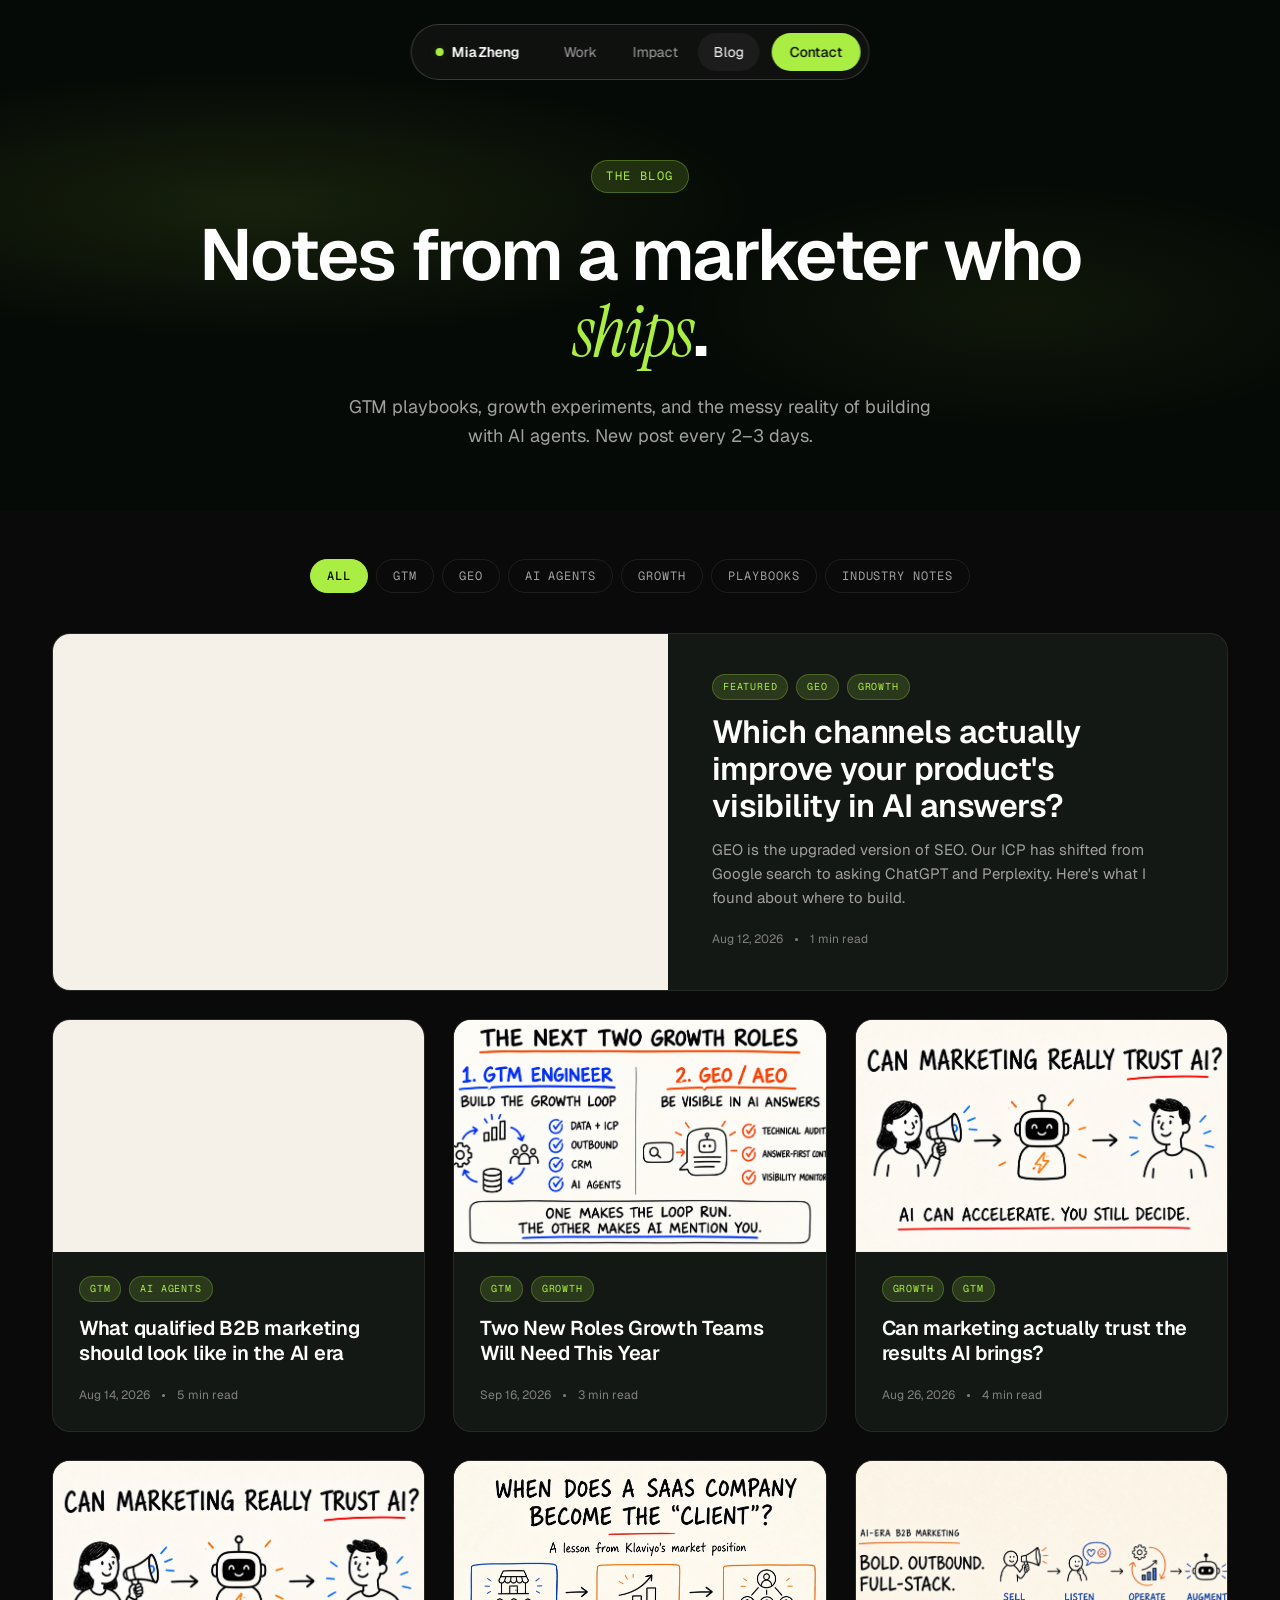
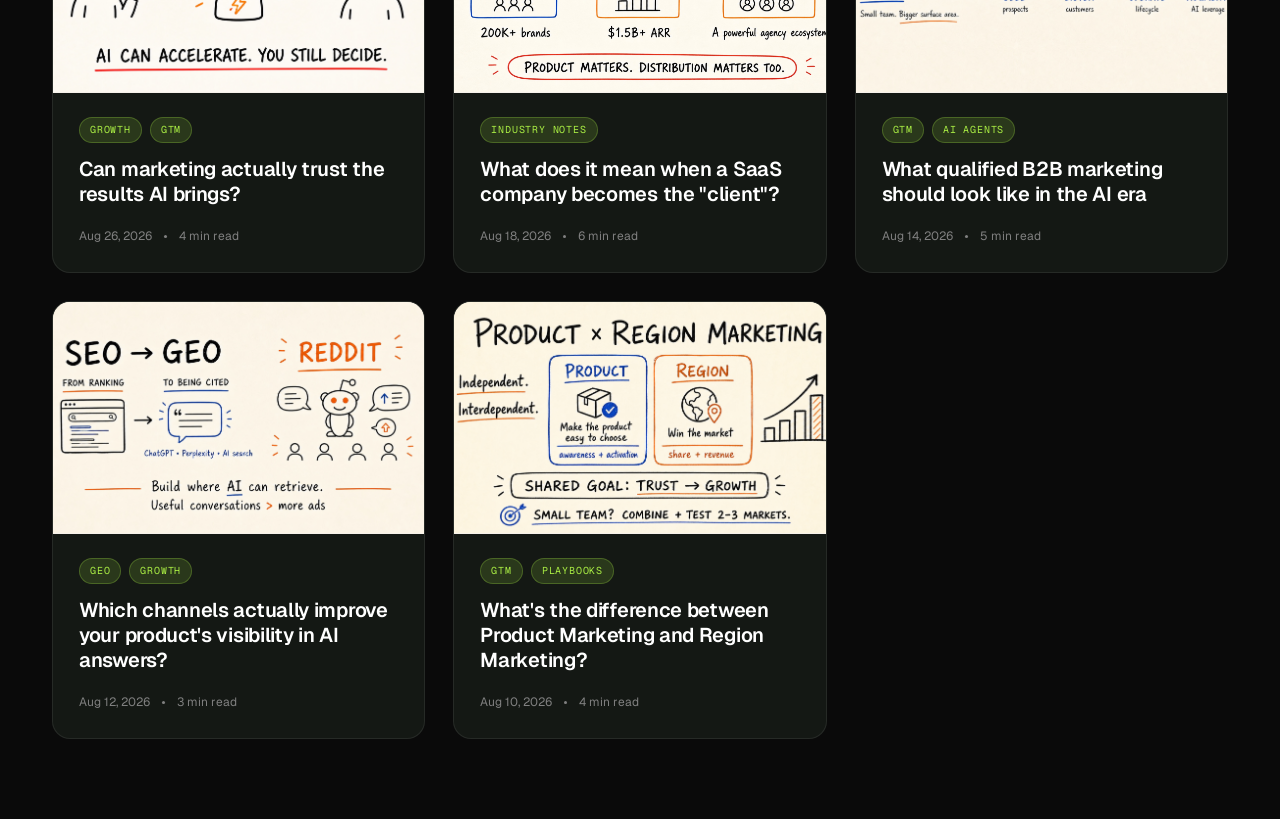
==== blog/index.html @ db1c52ff "Publish blog post: geo-vs-seo" ====
<!DOCTYPE html>
<html lang="en">
<head>
<meta charset="UTF-8">
<meta name="viewport" content="width=device-width, initial-scale=1.0">
<title>Blog — Mia Zheng</title>
<meta name="description" content="Notes on GTM, growth, and building with AI agents. From a marketer who ships.">
<link rel="icon" type="image/svg+xml" href="data:image/svg+xml,%3Csvg xmlns='http://www.w3.org/2000/svg' viewBox='0 0 100 100'%3E%3Crect width='100' height='100' rx='22' fill='%230A0A0A'/%3E%3Ccircle cx='50' cy='50' r='18' fill='%23AAEE44'/%3E%3C/svg%3E">
<link rel="preconnect" href="https://fonts.googleapis.com">
<link rel="preconnect" href="https://fonts.gstatic.com" crossorigin>
<link href="https://fonts.googleapis.com/css2?family=Geist:wght@300;400;500;600;700;800&family=Geist+Mono:wght@400;500&family=Instrument+Serif:ital@0;1&display=swap" rel="stylesheet">
<style>
*, *::before, *::after { box-sizing: border-box; margin: 0; padding: 0; }
html { scroll-behavior: smooth; -webkit-font-smoothing: antialiased; }

:root {
  --bg-dark: #0A0A0A;
  --bg-elev: #141814;
  --bg-elev-2: #1a1e1a;
  --accent: #AAEE44;
  --accent-dim: #88BB33;
  --accent-glow: rgba(170, 238, 68, 0.15);
  --text-primary: #FFFFFF;
  --text-secondary: #A0A0A0;
  --text-tertiary: #808080;
  --text-body: #D8D8D6;
  --text-dark: #0A0A0A;
  --border-dark: rgba(255, 255, 255, 0.08);
  --border-dark-strong: rgba(255, 255, 255, 0.18);
  --font-sans: 'Geist', -apple-system, sans-serif;
  --font-mono: 'Geist Mono', 'SF Mono', monospace;
  --font-serif: 'Instrument Serif', Georgia, serif;
}

body {
  font-family: var(--font-sans);
  background: var(--bg-dark);
  color: var(--text-primary);
  font-size: 16px; line-height: 1.6;
  overflow-x: hidden;
}

/* NAV */
.nav {
  position: fixed; top: 24px; left: 50%; transform: translateX(-50%);
  z-index: 100;
  display: flex; align-items: center; gap: 4px;
  padding: 8px 8px 8px 24px;
  background: rgba(20, 20, 20, 0.7);
  backdrop-filter: blur(20px); -webkit-backdrop-filter: blur(20px);
  border: 0.5px solid var(--border-dark-strong);
  border-radius: 100px;
  font-size: 14px;
}
.nav-logo, .nav-links a, .lang-switch button { white-space: nowrap; }
.nav-logo { font-weight: 600; letter-spacing: -0.01em; margin-right: 24px; display: flex; align-items: center; gap: 8px; text-decoration: none; color: var(--text-primary); min-height: 32px; padding: 4px 0; }
.nav-logo::before { content: ''; width: 8px; height: 8px; border-radius: 50%; background: var(--accent); box-shadow: 0 0 8px var(--accent-glow); }
.nav-links { display: flex; gap: 4px; }
.nav-links a {
  color: var(--text-secondary); text-decoration: none;
  padding: 8px 16px; border-radius: 100px;
  transition: color 0.2s, background 0.2s;
}
.nav-links a:hover, .nav-links a.active { color: var(--text-primary); background: rgba(255,255,255,0.05); }
.nav-cta {
  background: var(--accent); color: var(--text-dark) !important;
  font-weight: 500; padding: 8px 18px !important;
  margin-left: 8px; border-radius: 100px;
  transition: transform 0.2s, background 0.2s;
}
.nav-cta:hover { background: #BBFF55 !important; transform: translateY(-1px); }

/* HEADER */
.blog-header {
  padding: 160px 32px 60px;
  text-align: center;
  position: relative;
  overflow: hidden;
  background: #060A06;
}
.blog-header::before {
  content: ''; position: absolute; inset: 0;
  background:
    radial-gradient(ellipse 60% 40% at 20% 40%, rgba(170, 238, 68, 0.10) 0%, transparent 65%),
    radial-gradient(ellipse 45% 40% at 80% 60%, rgba(170, 238, 68, 0.06) 0%, transparent 60%);
  pointer-events: none;
}
.blog-eyebrow {
  display: inline-block;
  font-family: var(--font-mono);
  font-size: 12px;
  text-transform: uppercase;
  letter-spacing: 0.12em;
  color: var(--accent);
  padding: 6px 14px;
  border: 1px solid rgba(170, 238, 68, 0.3);
  border-radius: 100px;
  background: var(--accent-glow);
  margin-bottom: 24px;
  position: relative; z-index: 1;
}
.blog-title {
  font-size: clamp(44px, 6vw, 72px);
  line-height: 1.05;
  letter-spacing: -0.03em;
  font-weight: 600;
  max-width: 900px;
  margin: 0 auto 24px;
  position: relative; z-index: 1;
}
.blog-title em {
  font-family: var(--font-serif); font-style: italic;
  font-weight: 400; color: var(--accent);
}
.blog-subtitle {
  font-size: 18px;
  color: var(--text-secondary);
  max-width: 620px;
  margin: 0 auto;
  line-height: 1.6;
  position: relative; z-index: 1;
}

/* FILTERS */
.filter-bar {
  max-width: 1240px;
  margin: 48px auto 40px;
  padding: 0 32px;
  display: flex;
  gap: 8px;
  flex-wrap: wrap;
  justify-content: center;
}
.filter-chip {
  font-family: var(--font-mono);
  font-size: 12px;
  text-transform: uppercase;
  letter-spacing: 0.08em;
  padding: 8px 16px;
  border-radius: 100px;
  background: transparent;
  color: var(--text-secondary);
  border: 1px solid var(--border-dark);
  cursor: pointer;
  transition: all 0.2s;
}
.filter-chip:hover { color: var(--text-primary); border-color: var(--border-dark-strong); }
.filter-chip.active {
  background: var(--accent);
  color: var(--text-dark);
  border-color: var(--accent);
  font-weight: 500;
}

/* GRID */
.posts-grid {
  max-width: 1240px;
  margin: 0 auto 80px;
  padding: 0 32px;
  display: grid;
  grid-template-columns: repeat(3, 1fr);
  gap: 28px;
}

/* Featured card spans full width */
.post-card.featured {
  grid-column: 1 / -1;
  display: grid;
  grid-template-columns: 1.1fr 1fr;
  gap: 0;
  padding: 0;
  overflow: hidden;
}
.post-card.featured .card-cover {
  aspect-ratio: auto;
  height: 100%;
  border-radius: 0;
}
.post-card.featured .card-body {
  padding: 40px 44px;
  display: flex; flex-direction: column; justify-content: center;
}
.post-card.featured .card-title {
  font-size: 32px;
  line-height: 1.15;
}
.post-card.featured .card-excerpt {
  display: block;
}

/* Regular card */
.post-card {
  background: var(--bg-elev);
  border: 1px solid var(--border-dark);
  border-radius: 18px;
  overflow: hidden;
  text-decoration: none;
  color: inherit;
  transition: transform 0.25s, border-color 0.25s, background 0.25s;
  display: flex; flex-direction: column;
}
.post-card:hover {
  transform: translateY(-3px);
  border-color: rgba(170, 238, 68, 0.3);
  background: var(--bg-elev-2);
}
.card-cover {
  width: 100%;
  aspect-ratio: 16/10;
  background: linear-gradient(135deg, #1a2a10 0%, #0f140f 100%);
  border-bottom: 1px solid var(--border-dark);
  display: flex; align-items: center; justify-content: center;
  font-family: var(--font-mono); font-size: 11px;
  color: var(--text-tertiary);
  text-transform: uppercase; letter-spacing: 0.15em;
  position: relative;
  overflow: hidden;
}
.card-cover::before {
  content: ''; position: absolute; inset: 0;
  background: radial-gradient(ellipse 60% 60% at 30% 40%, rgba(170, 238, 68, 0.12) 0%, transparent 65%);
}
.card-cover.c2 { background: linear-gradient(135deg, #1a1425 0%, #0f0d14 100%); }
.card-cover.c2::before { background: radial-gradient(ellipse 60% 60% at 70% 60%, rgba(140, 100, 255, 0.15) 0%, transparent 65%); }
.card-cover.c3 { background: linear-gradient(135deg, #251a14 0%, #140e0d 100%); }
.card-cover.c3::before { background: radial-gradient(ellipse 60% 60% at 40% 60%, rgba(255, 150, 80, 0.15) 0%, transparent 65%); }
.card-cover.c4 { background: linear-gradient(135deg, #14251f 0%, #0d1410 100%); }
.card-cover.c4::before { background: radial-gradient(ellipse 60% 60% at 60% 40%, rgba(80, 220, 180, 0.15) 0%, transparent 65%); }
.card-cover.has-img { background: #F5F0E8; padding: 0; }
.card-cover.has-img::before { display: none; }
.card-cover.has-img img { width: 100%; height: 100%; object-fit: cover; display: block; }

.card-body {
  padding: 24px 26px 26px;
  display: flex; flex-direction: column;
  flex: 1;
  gap: 14px;
}
.card-tag-row { display: flex; gap: 8px; flex-wrap: wrap; }
.card-tag {
  font-family: var(--font-mono);
  font-size: 10px;
  text-transform: uppercase;
  letter-spacing: 0.08em;
  padding: 4px 10px;
  border-radius: 100px;
  background: var(--accent-glow);
  color: var(--accent);
  border: 1px solid rgba(170, 238, 68, 0.25);
}
.card-title {
  font-size: 20px;
  font-weight: 600;
  letter-spacing: -0.015em;
  line-height: 1.25;
  color: var(--text-primary);
}
.card-excerpt {
  display: none;
  font-size: 15px;
  color: var(--text-secondary);
  line-height: 1.6;
}
.card-meta {
  margin-top: auto;
  font-size: 12px;
  color: var(--text-tertiary);
  display: flex; align-items: center; gap: 12px;
  padding-top: 6px;
}
.meta-dot { width: 3px; height: 3px; border-radius: 50%; background: var(--text-tertiary); }

/* NEWSLETTER STRIP */
.newsletter {
  max-width: 1080px;
  margin: 0 auto 120px;
  padding: 48px 40px;
  border-radius: 20px;
  background: linear-gradient(135deg, rgba(170, 238, 68, 0.10) 0%, rgba(170, 238, 68, 0.02) 100%);
  border: 1px solid rgba(170, 238, 68, 0.25);
  display: flex; align-items: center; gap: 32px;
  flex-wrap: wrap;
}
.newsletter-text { flex: 1; min-width: 280px; }
.newsletter h3 {
  font-size: 26px; font-weight: 600; letter-spacing: -0.02em;
  margin-bottom: 8px;
}
.newsletter p { color: var(--text-secondary); font-size: 15px; }
.newsletter-form { display: flex; gap: 10px; flex: 1; min-width: 280px; }
.newsletter-input {
  flex: 1;
  padding: 14px 18px;
  border-radius: 100px;
  background: rgba(0,0,0,0.4);
  border: 1px solid var(--border-dark-strong);
  color: var(--text-primary);
  font-family: var(--font-sans);
  font-size: 14px;
  outline: none;
}
.newsletter-input::placeholder { color: var(--text-tertiary); }
.newsletter-input:focus { border-color: var(--accent); }
.newsletter-btn {
  padding: 14px 24px;
  background: var(--accent);
  color: var(--text-dark);
  border: none;
  border-radius: 100px;
  font-weight: 500;
  font-family: var(--font-sans);
  font-size: 14px;
  cursor: pointer;
  transition: transform 0.2s, background 0.2s;
}
.newsletter-btn:hover { background: #BBFF55; transform: translateY(-1px); }

/* RESPONSIVE */
@media (max-width: 900px) {
  .posts-grid { grid-template-columns: repeat(2, 1fr); }
  .post-card.featured { grid-template-columns: 1fr; }
  .post-card.featured .card-cover { aspect-ratio: 16/10; }
  .post-card.featured .card-body { padding: 24px 26px 26px; }
  .post-card.featured .card-title { font-size: 22px; }
}
@media (max-width: 600px) {
  .posts-grid { grid-template-columns: 1fr; }
  .nav { top: 12px; padding: 6px 6px 6px 18px; font-size: 13px; }
  .nav-logo { margin-right: 12px; }
  .nav-links a[href*="#"]:not(.nav-cta) { display: none; }
  .nav-links a { padding: 6px 12px; }
  .blog-header { padding: 120px 24px 40px; }
  .newsletter { padding: 32px 24px; }
}
</style>
</head>
<body>

<nav class="nav">
  <a href="../" class="nav-logo">Mia Zheng</a>
  <span class="nav-links">
    <a href="../#workflow">Work</a>
    <a href="../#impact">Impact</a>
    <a href="./" class="active">Blog</a>
    <a href="../#contact" class="nav-cta">Contact</a>
  </span>
</nav>

<header class="blog-header">
  <span class="blog-eyebrow">The Blog</span>
  <h1 class="blog-title">Notes from a marketer who <em>ships</em>.</h1>
  <p class="blog-subtitle">GTM playbooks, growth experiments, and the messy reality of building with AI agents. New post every 2–3 days.</p>
</header>

<div class="filter-bar">
  <button class="filter-chip active" data-filter="all">All</button>
  <button class="filter-chip" data-filter="GTM">GTM</button>
  <button class="filter-chip" data-filter="GEO">GEO</button>
  <button class="filter-chip" data-filter="AI Agents">AI Agents</button>
  <button class="filter-chip" data-filter="Growth">Growth</button>
  <button class="filter-chip" data-filter="Playbooks">Playbooks</button>
  <button class="filter-chip" data-filter="Industry Notes">Industry Notes</button>
</div>

<div class="posts-grid">

  <!-- FEATURED (geo-vs-seo) -->
  <a href="geo-vs-seo/" class="post-card featured" data-tags="GEO,Growth">
    <div class="card-cover has-img"></div>
    <div class="card-body">
      <div class="card-tag-row">
        <span class="card-tag">Featured</span>
        <span class="card-tag">GEO</span>
        <span class="card-tag">Growth</span>
      </div>
      <h2 class="card-title">Which channels actually improve your product's visibility in AI answers?</h2>
      <p class="card-excerpt">GEO is the upgraded version of SEO. Our ICP has shifted from Google search to asking ChatGPT and Perplexity. Here's what I found about where to build.</p>
      <div class="card-meta">
        <span>Aug 12, 2026</span>
        <span class="meta-dot"></span>
        <span>1 min read</span>
      </div>
    </div>
  </a>


  <!-- FEATURED (ai-era-b2b-marketing) -->
  <a href="ai-era-b2b-marketing/" class="post-card" data-tags="GTM,AI Agents">
    <div class="card-cover has-img"></div>
    <div class="card-body">
      <div class="card-tag-row">
        <span class="card-tag">GTM</span>
        <span class="card-tag">AI Agents</span>
      </div>
      <h3 class="card-title">What qualified B2B marketing should look like in the AI era</h3>
      <p class="card-excerpt">Bold, outbound, full-stack minded — the picture of a B2B marketer for the 1-person-plus-agent-team era. Four roles I play every week.</p>
      <div class="card-meta">
        <span>Aug 14, 2026</span>
        <span class="meta-dot"></span>
        <span>5 min read</span>
      </div>
    </div>
  </a>


  <!-- FEATURED (marketingrole) -->
  <a href="marketingrole/" class="post-card" data-tags="GTM,Growth,GEO">
    <div class="card-cover has-img"><img src="images/marketingrole-hero.jpg" alt="Two New Roles Growth Teams Will Need This Year"></div>
    <div class="card-body">
      <div class="card-tag-row">
        <span class="card-tag">GTM</span>
        <span class="card-tag">Growth</span>
      </div>
      <h3 class="card-title">Two New Roles Growth Teams Will Need This Year</h3>
      <p class="card-excerpt">What kind of people do you actually need to do growth now? You might get a little clarity after reading this.</p>
      <div class="card-meta">
        <span>Sep 16, 2026</span>
        <span class="meta-dot"></span>
        <span>3 min read</span>
      </div>
    </div>
  </a>


  <!-- FEATURED (trust-ai) -->
  <a href="trust-ai/" class="post-card" data-tags="Growth,GTM">
    <div class="card-cover has-img"><img src="images/trust-ai-hero.jpg" alt="Can marketing actually trust the results AI brings?"></div>
    <div class="card-body">
      <div class="card-tag-row">
        <span class="card-tag">Growth</span>
        <span class="card-tag">GTM</span>
      </div>
      <h3 class="card-title">Can marketing actually trust the results AI brings?</h3>
      <p class="card-excerpt">AI helped me generate $1M in revenue! You're sick of hearing that. My take on what AI actually does: use it, don't depend on it.</p>
      <div class="card-meta">
        <span>Aug 26, 2026</span>
        <span class="meta-dot"></span>
        <span>4 min read</span>
      </div>
    </div>
  </a>


  <!-- FEATURED (trust-ai) -->
  <a href="trust-ai/" class="post-card" data-tags="Growth,GTM">
    <div class="card-cover has-img"><img src="images/trust-ai-hero.jpg" alt="Can marketing actually trust the results AI brings?"></div>
    <div class="card-body">
      <div class="card-tag-row">
        <span class="card-tag">Growth</span>
        <span class="card-tag">GTM</span>
      </div>
      <h3 class="card-title">Can marketing actually trust the results AI brings?</h3>
      <p class="card-excerpt">AI helped me generate $1M in revenue! You're sick of hearing that. My take on what AI actually does: use it, don't depend on it.</p>
      <div class="card-meta">
        <span>Aug 26, 2026</span>
        <span class="meta-dot"></span>
        <span>4 min read</span>
      </div>
    </div>
  </a>


  <!-- FEATURED -->
  <a href="klaviyo-the-client/" class="post-card" data-tags="Industry Notes">
    <div class="card-cover has-img"><img src="images/saas-as-client-hero.jpg" alt="When does a SaaS company become the client? A lesson from Klaviyo's market position"></div>
    <div class="card-body">
      <div class="card-tag-row">
        <span class="card-tag">Industry Notes</span>
      </div>
      <h3 class="card-title">What does it mean when a SaaS company becomes the "client"?</h3>
      <p class="card-excerpt">Klaviyo is the one company in our industry that genuinely earns the title of "the client." What its market position — and its agency ecosystem — teaches the rest of us.</p>
      <div class="card-meta">
        <span>Aug 18, 2026</span>
        <span class="meta-dot"></span>
        <span>6 min read</span>
      </div>
    </div>
  </a>

  <!-- REGULAR CARDS -->
  <a href="ai-era-b2b-marketing/" class="post-card" data-tags="GTM,AI Agents,Playbooks">
    <div class="card-cover has-img"><img src="images/ai-era-b2b-marketing-hero.jpg" alt="AI-era B2B marketing — bold, outbound, full-stack"></div>
    <div class="card-body">
      <div class="card-tag-row"><span class="card-tag">GTM</span><span class="card-tag">AI Agents</span></div>
      <h3 class="card-title">What qualified B2B marketing should look like in the AI era</h3>
      <div class="card-meta"><span>Aug 14, 2026</span><span class="meta-dot"></span><span>5 min read</span></div>
    </div>
  </a>

  <a href="geo-vs-seo/" class="post-card" data-tags="GEO,Growth,AI Agents">
    <div class="card-cover has-img"><img src="images/geo-vs-seo-hero.jpg" alt="SEO to GEO — from ranking to being cited"></div>
    <div class="card-body">
      <div class="card-tag-row"><span class="card-tag">GEO</span><span class="card-tag">Growth</span></div>
      <h3 class="card-title">Which channels actually improve your product's visibility in AI answers?</h3>
      <div class="card-meta"><span>Aug 12, 2026</span><span class="meta-dot"></span><span>3 min read</span></div>
    </div>
  </a>

  <a href="product-vs-region/" class="post-card" data-tags="GTM,Playbooks">
    <div class="card-cover has-img"><img src="images/product-vs-region-hero.jpg" alt="Product x Region Marketing — independent, interdependent"></div>
    <div class="card-body">
      <div class="card-tag-row"><span class="card-tag">GTM</span><span class="card-tag">Playbooks</span></div>
      <h3 class="card-title">What's the difference between Product Marketing and Region Marketing?</h3>
      <div class="card-meta"><span>Aug 10, 2026</span><span class="meta-dot"></span><span>4 min read</span></div>
    </div>
  </a>

</div>

<script>
// Tag filtering
const chips = document.querySelectorAll('.filter-chip');
const cards = document.querySelectorAll('.post-card');
chips.forEach(chip => {
  chip.addEventListener('click', () => {
    chips.forEach(c => c.classList.remove('active'));
    chip.classList.add('active');
    const filter = chip.dataset.filter;
    cards.forEach(card => {
      const tags = (card.dataset.tags || '').split(',');
      card.style.display = (filter === 'all' || tags.includes(filter)) ? '' : 'none';
    });
  });
});
</script>

</body>
</html>
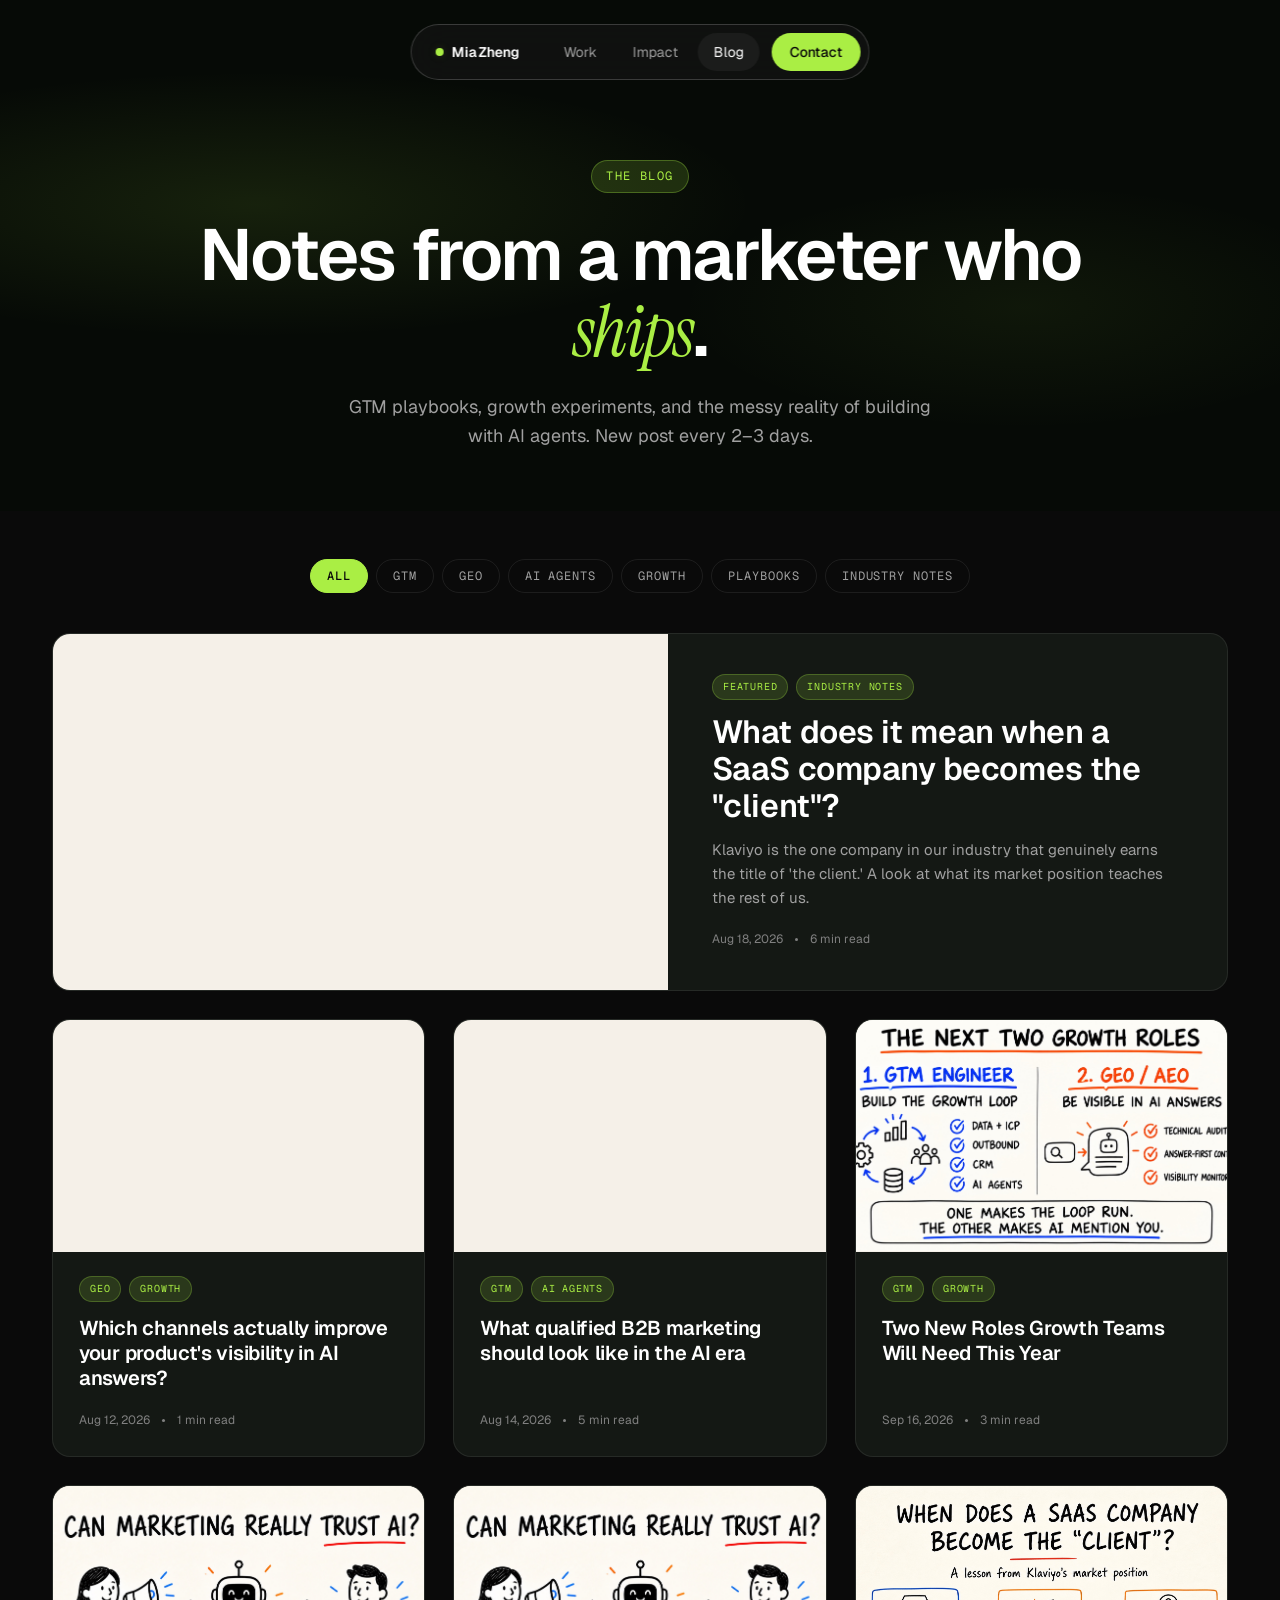
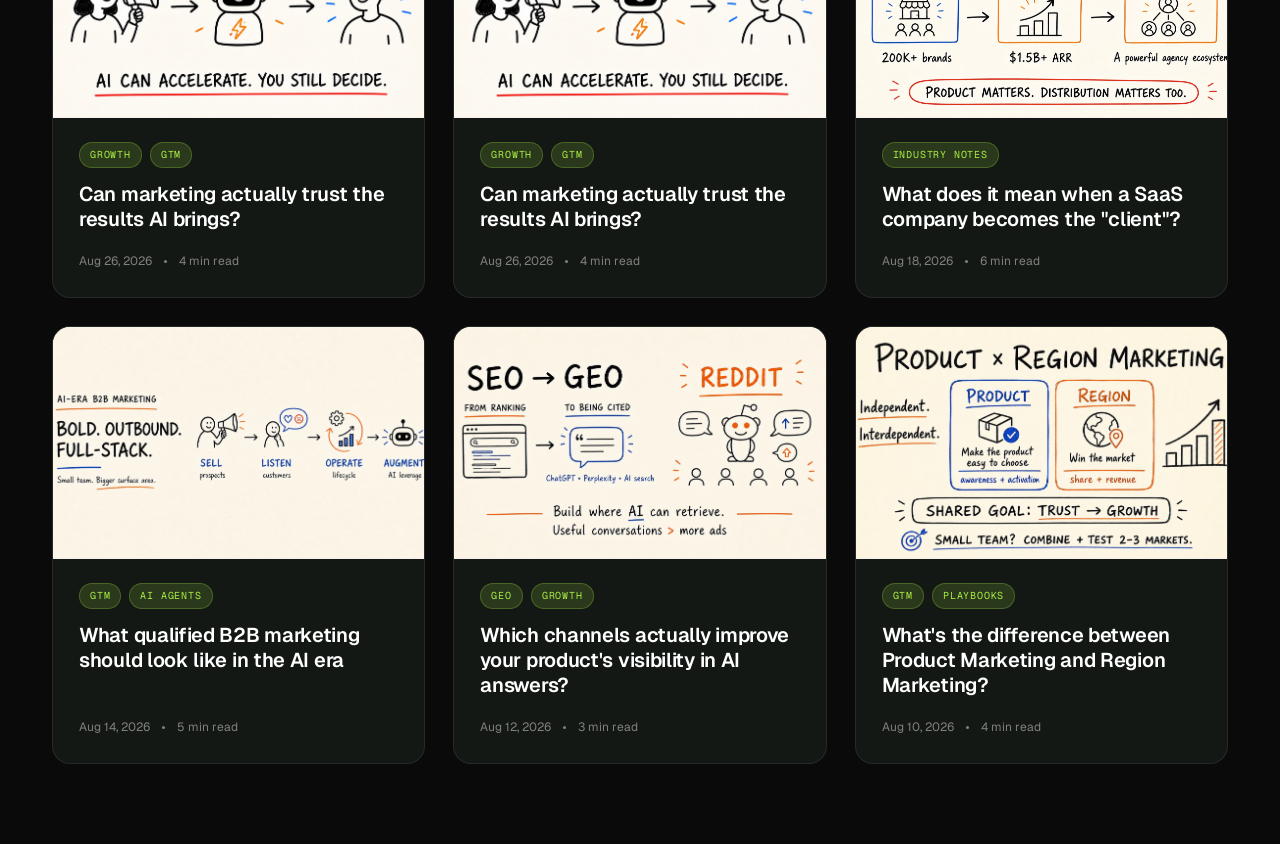
==== commit 510d3f54: "Publish blog post: klaviyo-the-client" ====
--- a/blog/index.html
+++ b/blog/index.html
@@ -364,16 +364,34 @@
 
 <div class="posts-grid">
 
+  <!-- FEATURED (klaviyo-the-client) -->
+  <a href="klaviyo-the-client/" class="post-card featured" data-tags="Industry Notes">
+    <div class="card-cover has-img"></div>
+    <div class="card-body">
+      <div class="card-tag-row">
+        <span class="card-tag">Featured</span>
+        <span class="card-tag">Industry Notes</span>
+      </div>
+      <h2 class="card-title">What does it mean when a SaaS company becomes the "client"?</h2>
+      <p class="card-excerpt">Klaviyo is the one company in our industry that genuinely earns the title of 'the client.' A look at what its market position teaches the rest of us.</p>
+      <div class="card-meta">
+        <span>Aug 18, 2026</span>
+        <span class="meta-dot"></span>
+        <span>6 min read</span>
+      </div>
+    </div>
+  </a>
+
+
   <!-- FEATURED (geo-vs-seo) -->
-  <a href="geo-vs-seo/" class="post-card featured" data-tags="GEO,Growth">
+  <a href="geo-vs-seo/" class="post-card" data-tags="GEO,Growth">
     <div class="card-cover has-img"></div>
     <div class="card-body">
       <div class="card-tag-row">
-        <span class="card-tag">Featured</span>
         <span class="card-tag">GEO</span>
         <span class="card-tag">Growth</span>
       </div>
-      <h2 class="card-title">Which channels actually improve your product's visibility in AI answers?</h2>
+      <h3 class="card-title">Which channels actually improve your product's visibility in AI answers?</h3>
       <p class="card-excerpt">GEO is the upgraded version of SEO. Our ICP has shifted from Google search to asking ChatGPT and Perplexity. Here's what I found about where to build.</p>
       <div class="card-meta">
         <span>Aug 12, 2026</span>
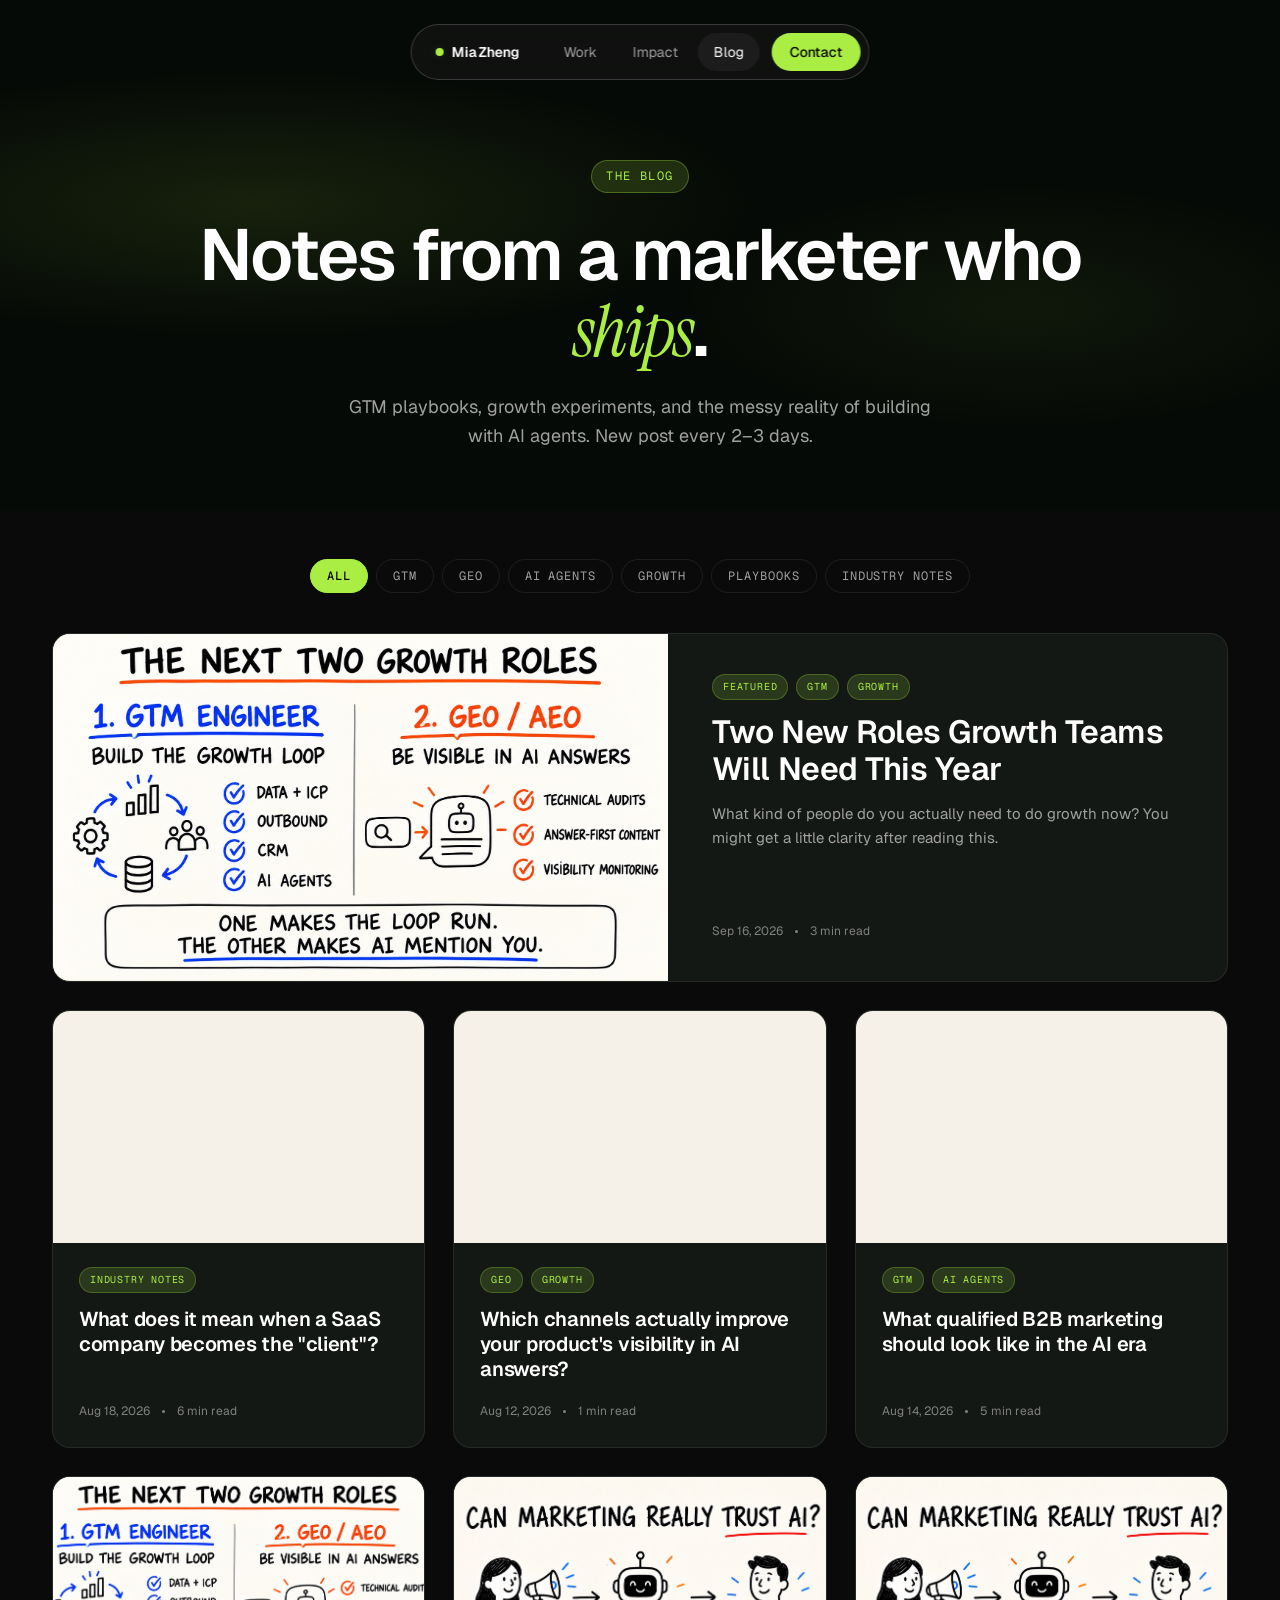
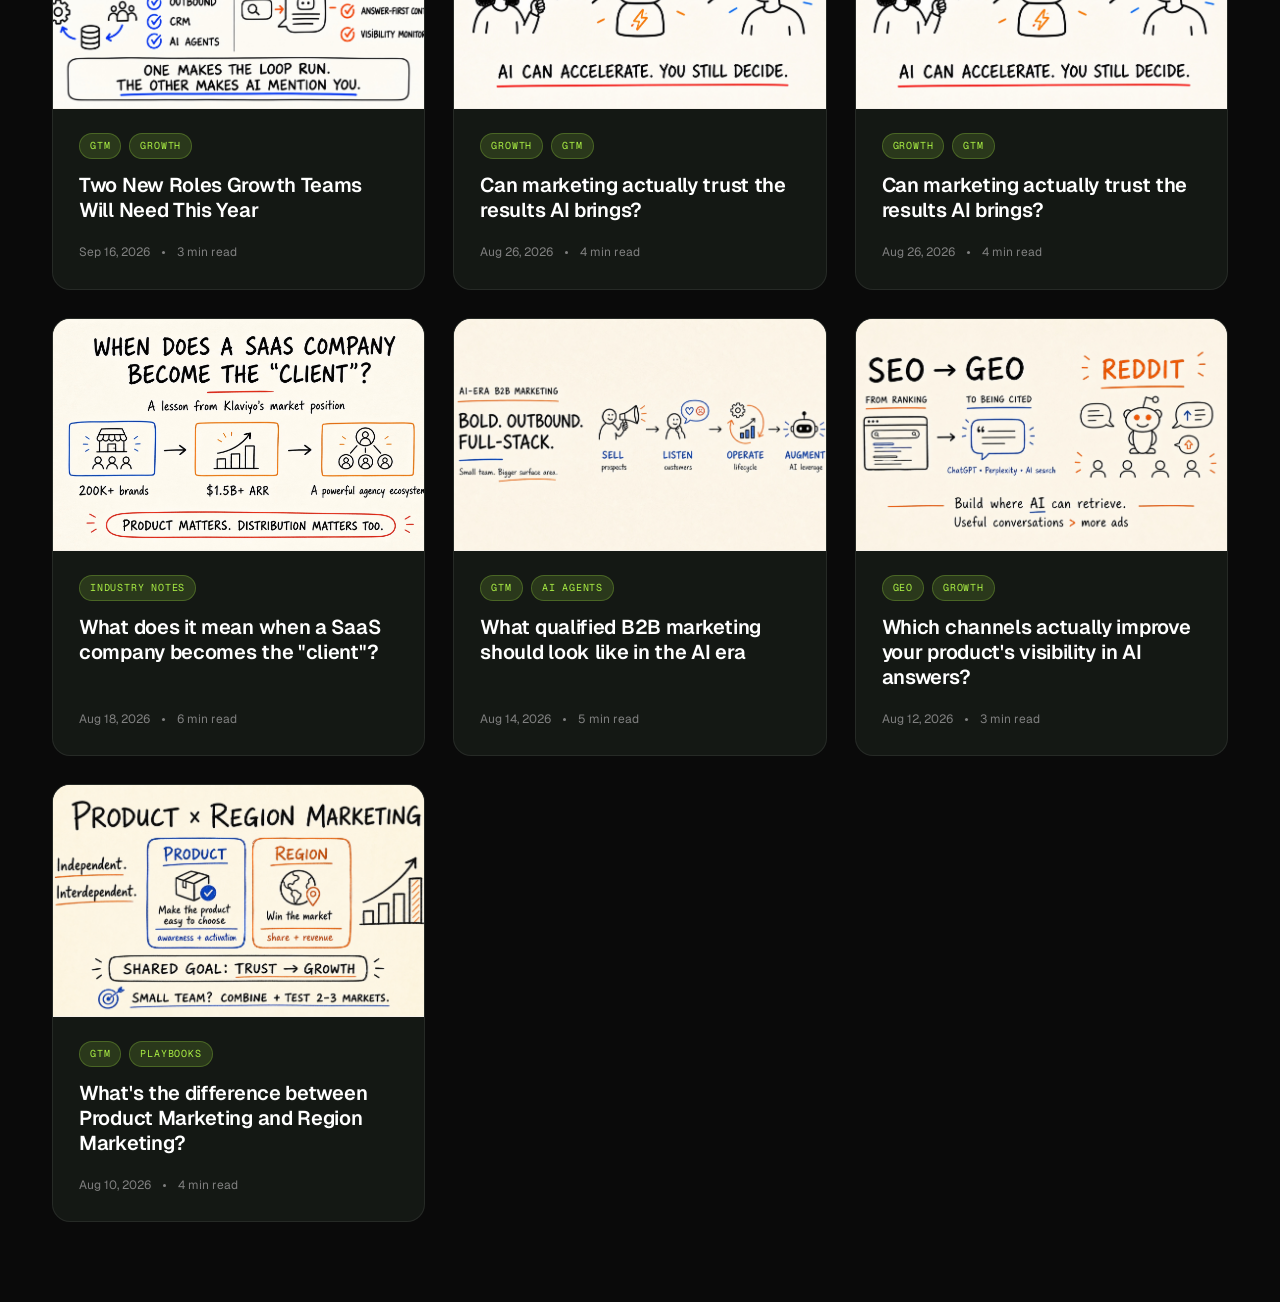
==== commit 935cecc5: "Publish blog post: marketingrole" ====
--- a/blog/index.html
+++ b/blog/index.html
@@ -364,15 +364,34 @@
 
 <div class="posts-grid">
 
+  <!-- FEATURED (marketingrole) -->
+  <a href="marketingrole/" class="post-card featured" data-tags="GTM,Growth,GEO">
+    <div class="card-cover has-img"><img src="images/marketingrole-hero.jpg" alt="Two New Roles Growth Teams Will Need This Year"></div>
+    <div class="card-body">
+      <div class="card-tag-row">
+        <span class="card-tag">Featured</span>
+        <span class="card-tag">GTM</span>
+        <span class="card-tag">Growth</span>
+      </div>
+      <h2 class="card-title">Two New Roles Growth Teams Will Need This Year</h2>
+      <p class="card-excerpt">What kind of people do you actually need to do growth now? You might get a little clarity after reading this.</p>
+      <div class="card-meta">
+        <span>Sep 16, 2026</span>
+        <span class="meta-dot"></span>
+        <span>3 min read</span>
+      </div>
+    </div>
+  </a>
+
+
   <!-- FEATURED (klaviyo-the-client) -->
-  <a href="klaviyo-the-client/" class="post-card featured" data-tags="Industry Notes">
+  <a href="klaviyo-the-client/" class="post-card" data-tags="Industry Notes">
     <div class="card-cover has-img"></div>
     <div class="card-body">
       <div class="card-tag-row">
-        <span class="card-tag">Featured</span>
         <span class="card-tag">Industry Notes</span>
       </div>
-      <h2 class="card-title">What does it mean when a SaaS company becomes the "client"?</h2>
+      <h3 class="card-title">What does it mean when a SaaS company becomes the "client"?</h3>
       <p class="card-excerpt">Klaviyo is the one company in our industry that genuinely earns the title of 'the client.' A look at what its market position teaches the rest of us.</p>
       <div class="card-meta">
         <span>Aug 18, 2026</span>
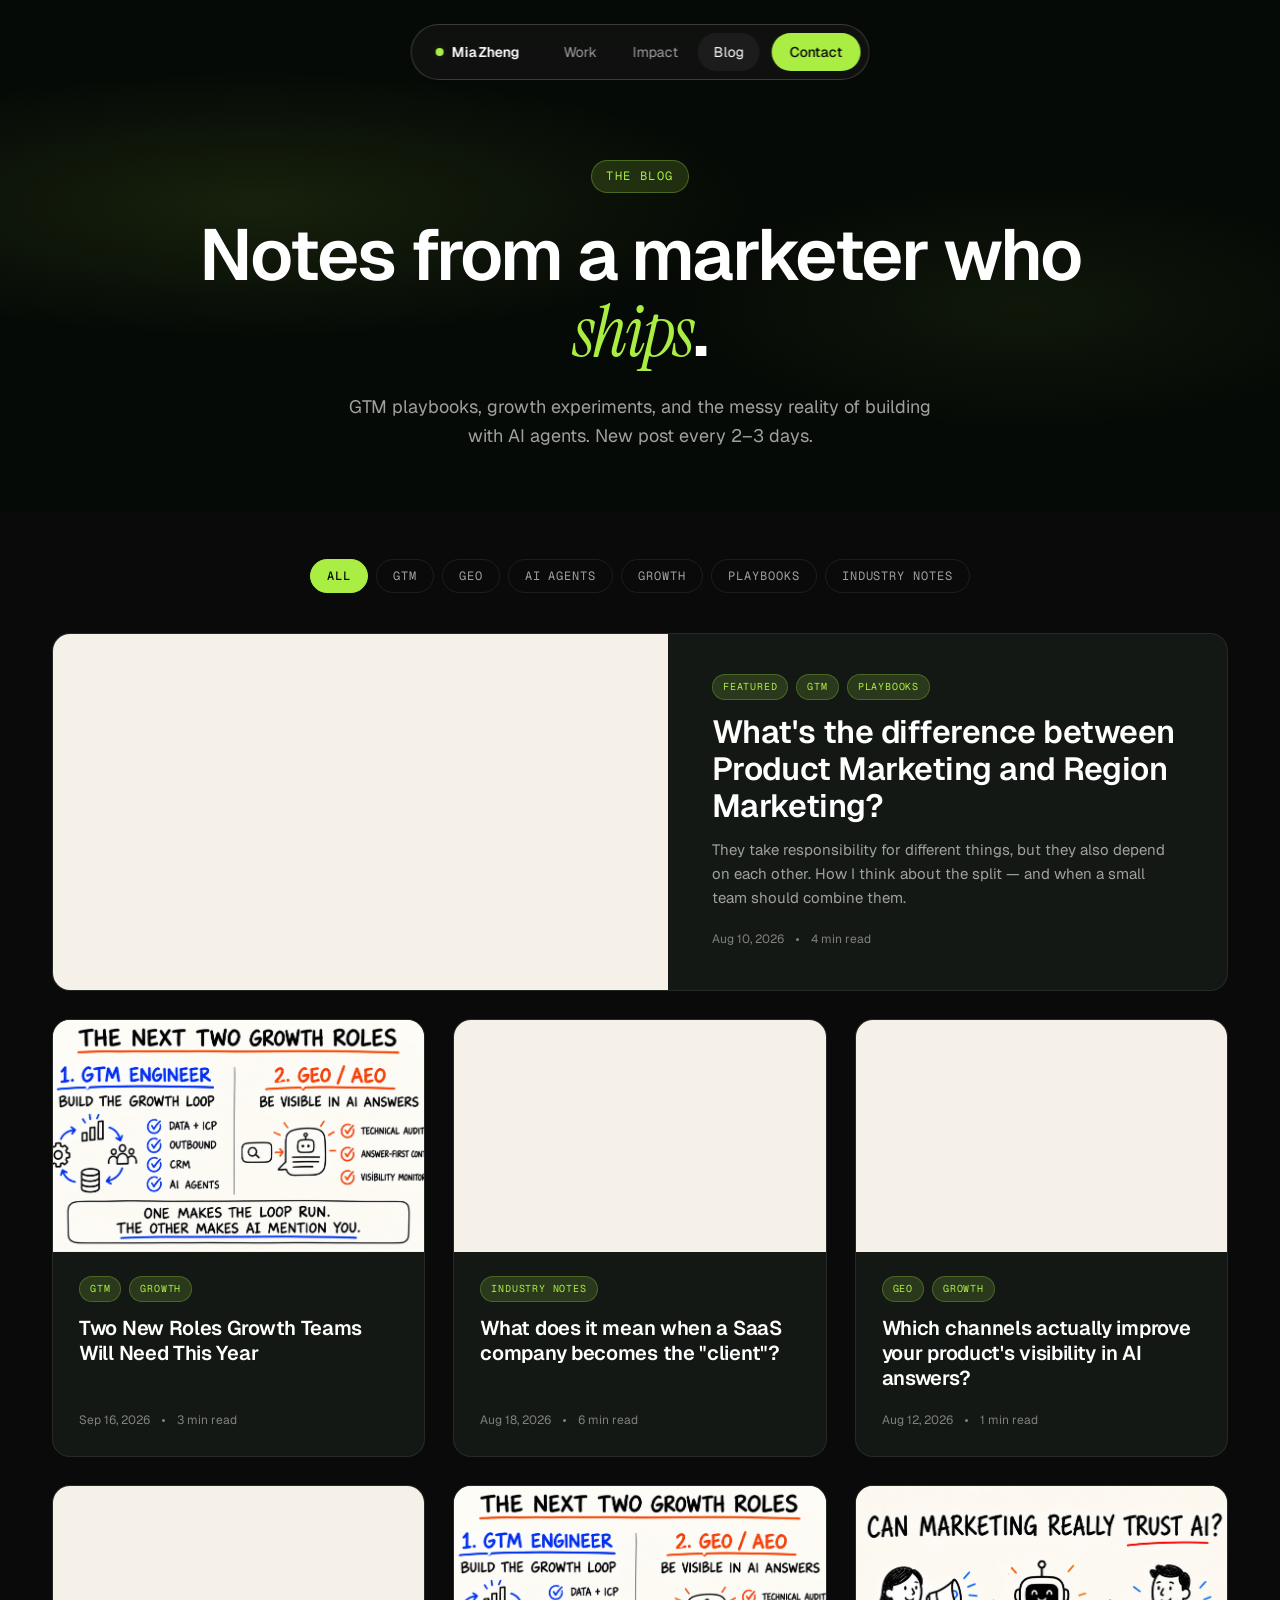
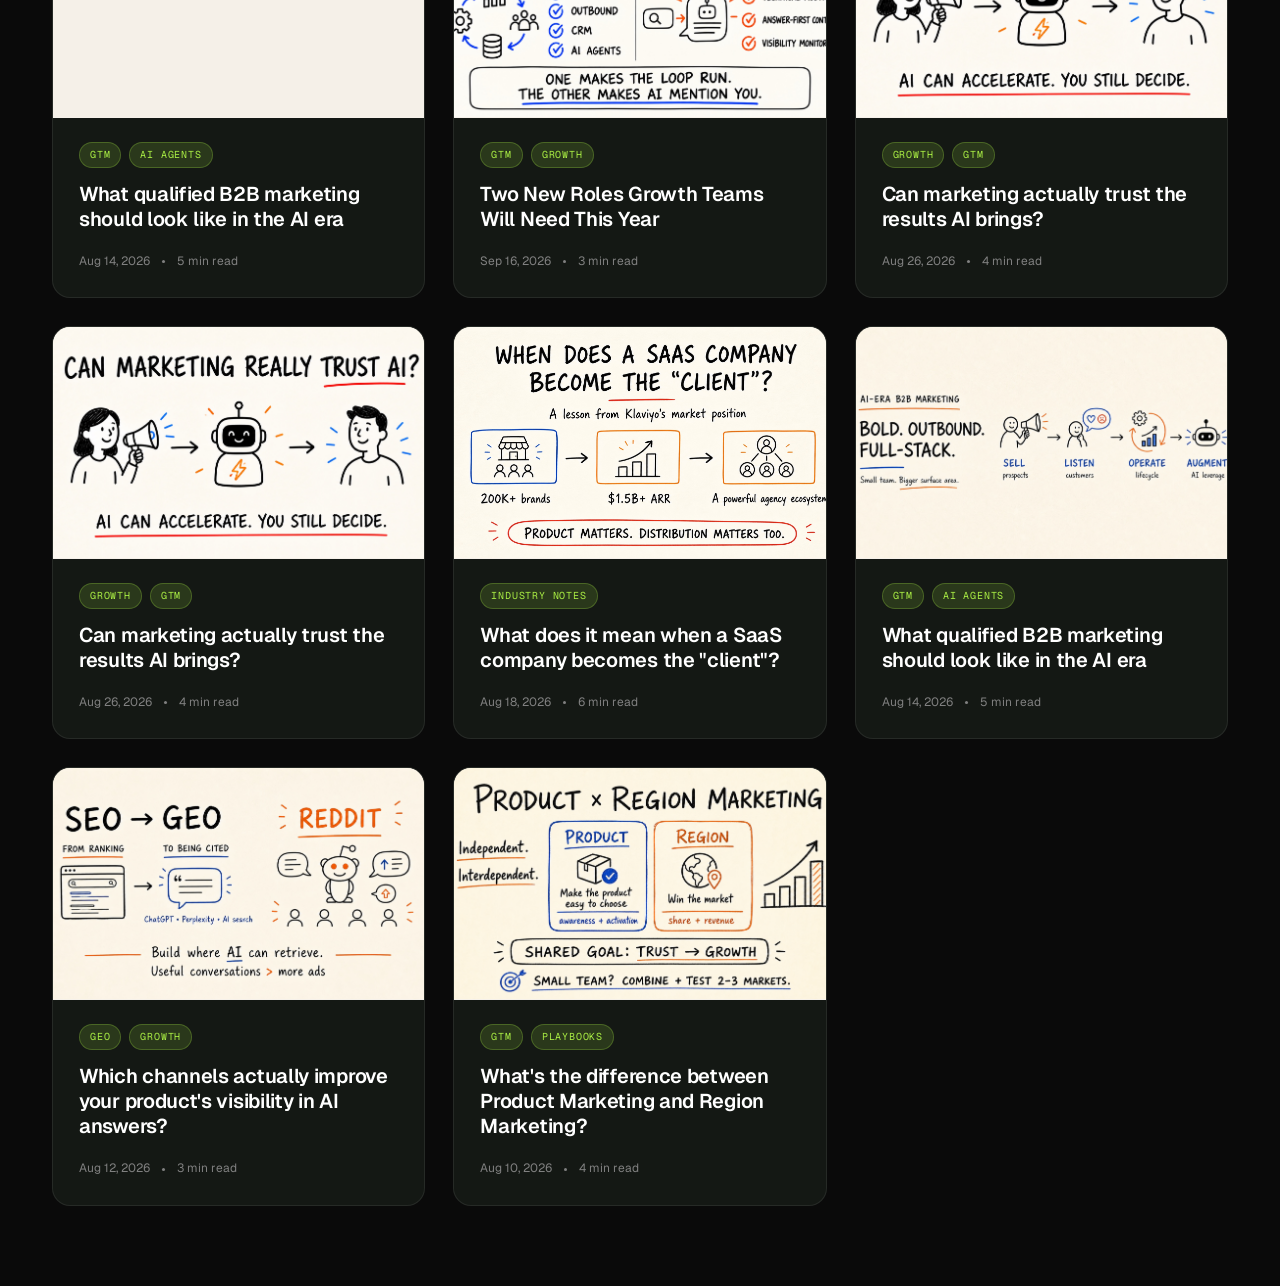
==== commit afa99868: "Publish blog post: product-vs-region" ====
--- a/blog/index.html
+++ b/blog/index.html
@@ -364,16 +364,35 @@
 
 <div class="posts-grid">
 
-  <!-- FEATURED (marketingrole) -->
-  <a href="marketingrole/" class="post-card featured" data-tags="GTM,Growth,GEO">
-    <div class="card-cover has-img"><img src="images/marketingrole-hero.jpg" alt="Two New Roles Growth Teams Will Need This Year"></div>
+  <!-- FEATURED (product-vs-region) -->
+  <a href="product-vs-region/" class="post-card featured" data-tags="GTM,Playbooks">
+    <div class="card-cover has-img"></div>
     <div class="card-body">
       <div class="card-tag-row">
         <span class="card-tag">Featured</span>
         <span class="card-tag">GTM</span>
+        <span class="card-tag">Playbooks</span>
+      </div>
+      <h2 class="card-title">What's the difference between Product Marketing and Region Marketing?</h2>
+      <p class="card-excerpt">They take responsibility for different things, but they also depend on each other. How I think about the split — and when a small team should combine them.</p>
+      <div class="card-meta">
+        <span>Aug 10, 2026</span>
+        <span class="meta-dot"></span>
+        <span>4 min read</span>
+      </div>
+    </div>
+  </a>
+
+
+  <!-- FEATURED (marketingrole) -->
+  <a href="marketingrole/" class="post-card" data-tags="GTM,Growth,GEO">
+    <div class="card-cover has-img"><img src="images/marketingrole-hero.jpg" alt="Two New Roles Growth Teams Will Need This Year"></div>
+    <div class="card-body">
+      <div class="card-tag-row">
+        <span class="card-tag">GTM</span>
         <span class="card-tag">Growth</span>
       </div>
-      <h2 class="card-title">Two New Roles Growth Teams Will Need This Year</h2>
+      <h3 class="card-title">Two New Roles Growth Teams Will Need This Year</h3>
       <p class="card-excerpt">What kind of people do you actually need to do growth now? You might get a little clarity after reading this.</p>
       <div class="card-meta">
         <span>Sep 16, 2026</span>
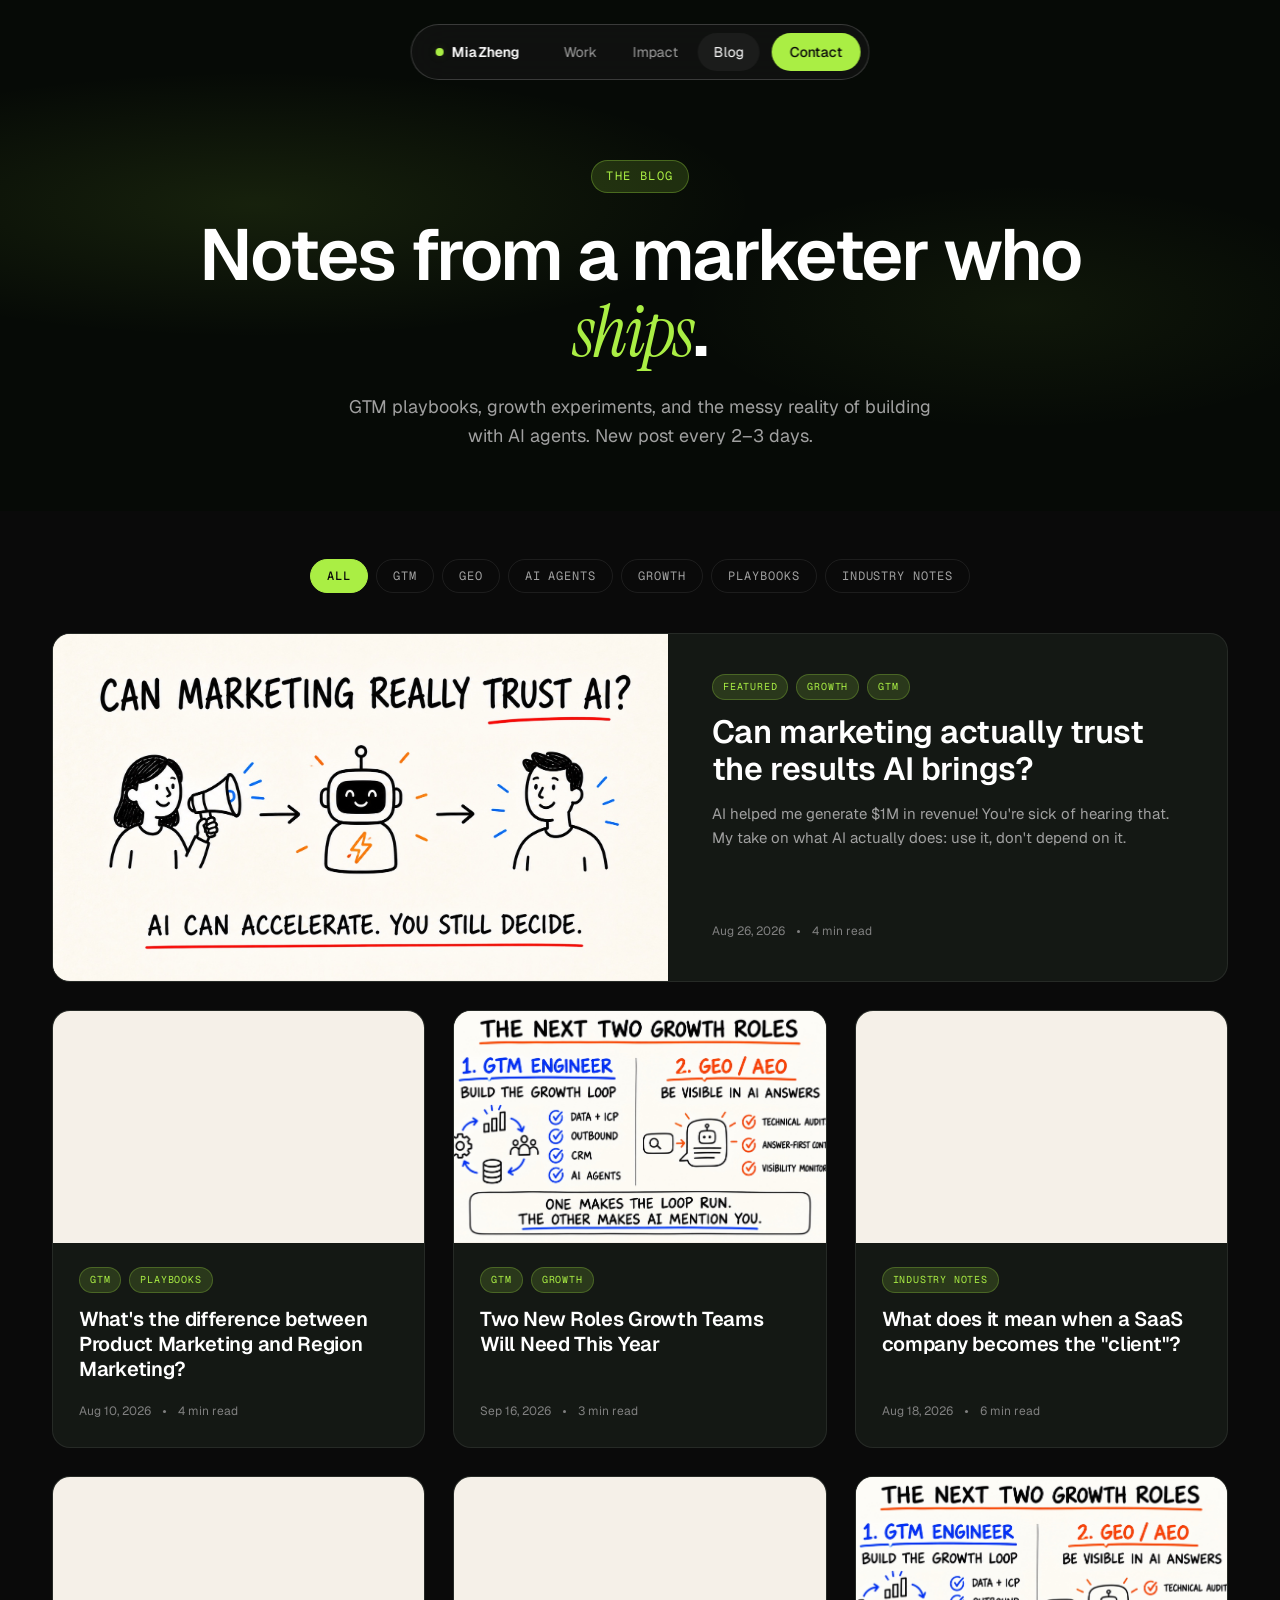
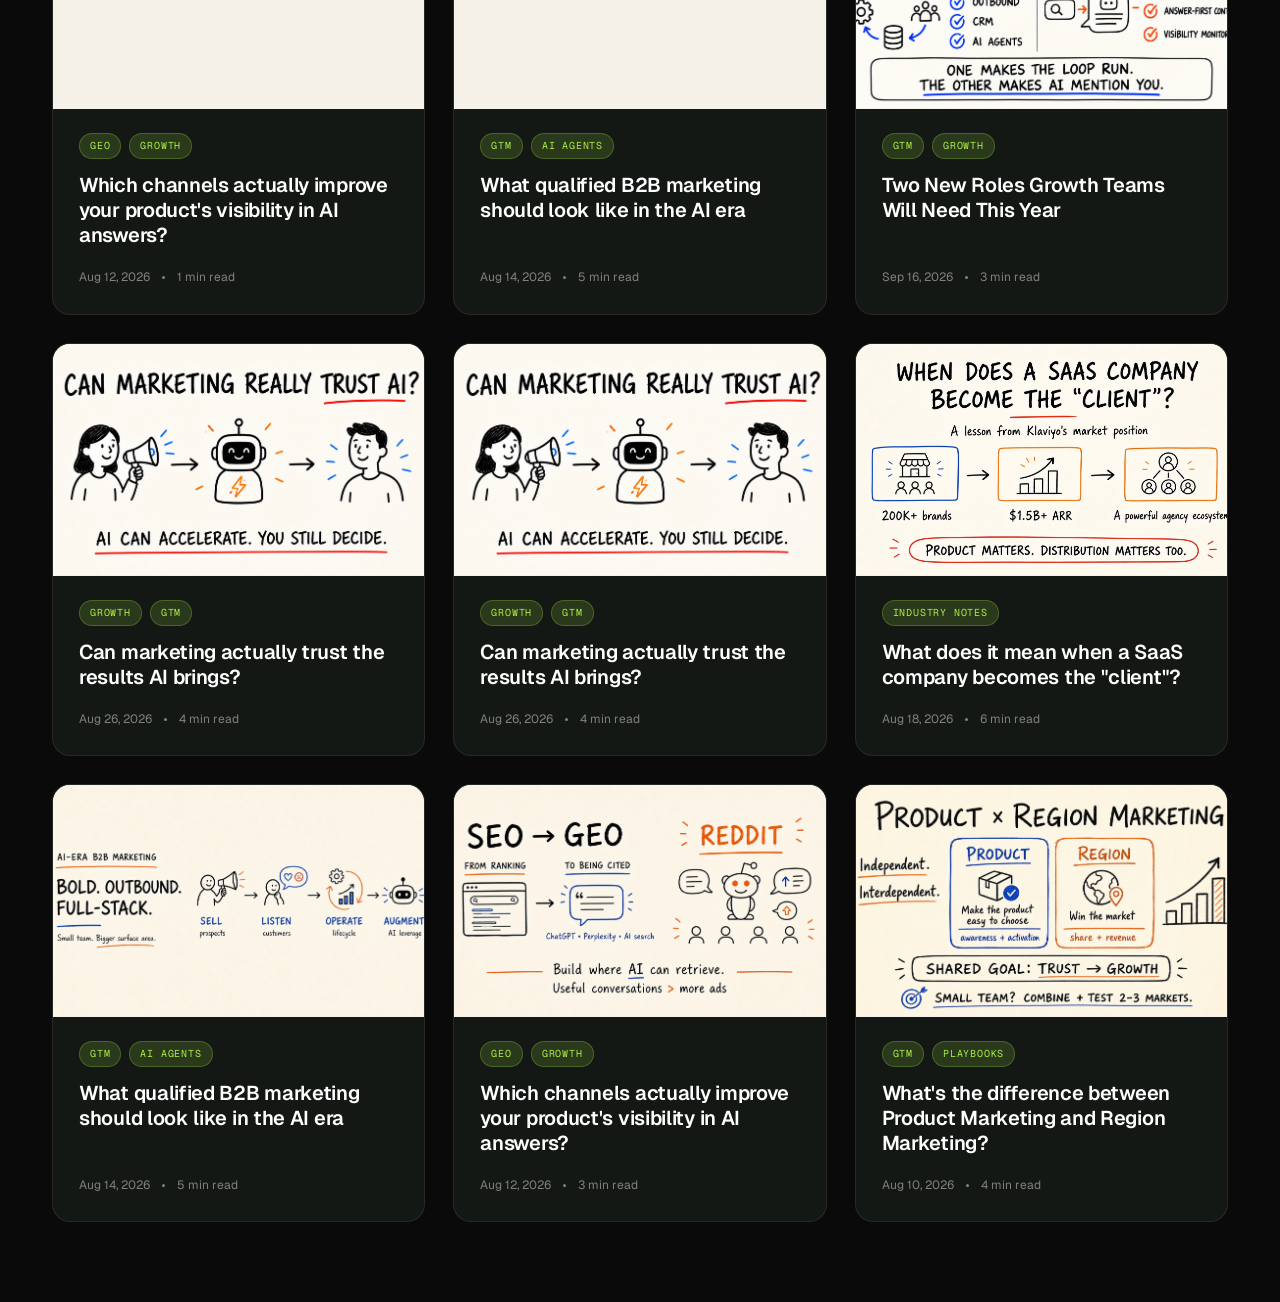
==== commit dd5b44c4: "Publish blog post: trust-ai" ====
--- a/blog/index.html
+++ b/blog/index.html
@@ -364,16 +364,35 @@
 
 <div class="posts-grid">
 
+  <!-- FEATURED (trust-ai) -->
+  <a href="trust-ai/" class="post-card featured" data-tags="Growth,GTM">
+    <div class="card-cover has-img"><img src="images/trust-ai-hero.jpg" alt="Can marketing actually trust the results AI brings?"></div>
+    <div class="card-body">
+      <div class="card-tag-row">
+        <span class="card-tag">Featured</span>
+        <span class="card-tag">Growth</span>
+        <span class="card-tag">GTM</span>
+      </div>
+      <h2 class="card-title">Can marketing actually trust the results AI brings?</h2>
+      <p class="card-excerpt">AI helped me generate $1M in revenue! You're sick of hearing that. My take on what AI actually does: use it, don't depend on it.</p>
+      <div class="card-meta">
+        <span>Aug 26, 2026</span>
+        <span class="meta-dot"></span>
+        <span>4 min read</span>
+      </div>
+    </div>
+  </a>
+
+
   <!-- FEATURED (product-vs-region) -->
-  <a href="product-vs-region/" class="post-card featured" data-tags="GTM,Playbooks">
+  <a href="product-vs-region/" class="post-card" data-tags="GTM,Playbooks">
     <div class="card-cover has-img"></div>
     <div class="card-body">
       <div class="card-tag-row">
-        <span class="card-tag">Featured</span>
         <span class="card-tag">GTM</span>
         <span class="card-tag">Playbooks</span>
       </div>
-      <h2 class="card-title">What's the difference between Product Marketing and Region Marketing?</h2>
+      <h3 class="card-title">What's the difference between Product Marketing and Region Marketing?</h3>
       <p class="card-excerpt">They take responsibility for different things, but they also depend on each other. How I think about the split — and when a small team should combine them.</p>
       <div class="card-meta">
         <span>Aug 10, 2026</span>
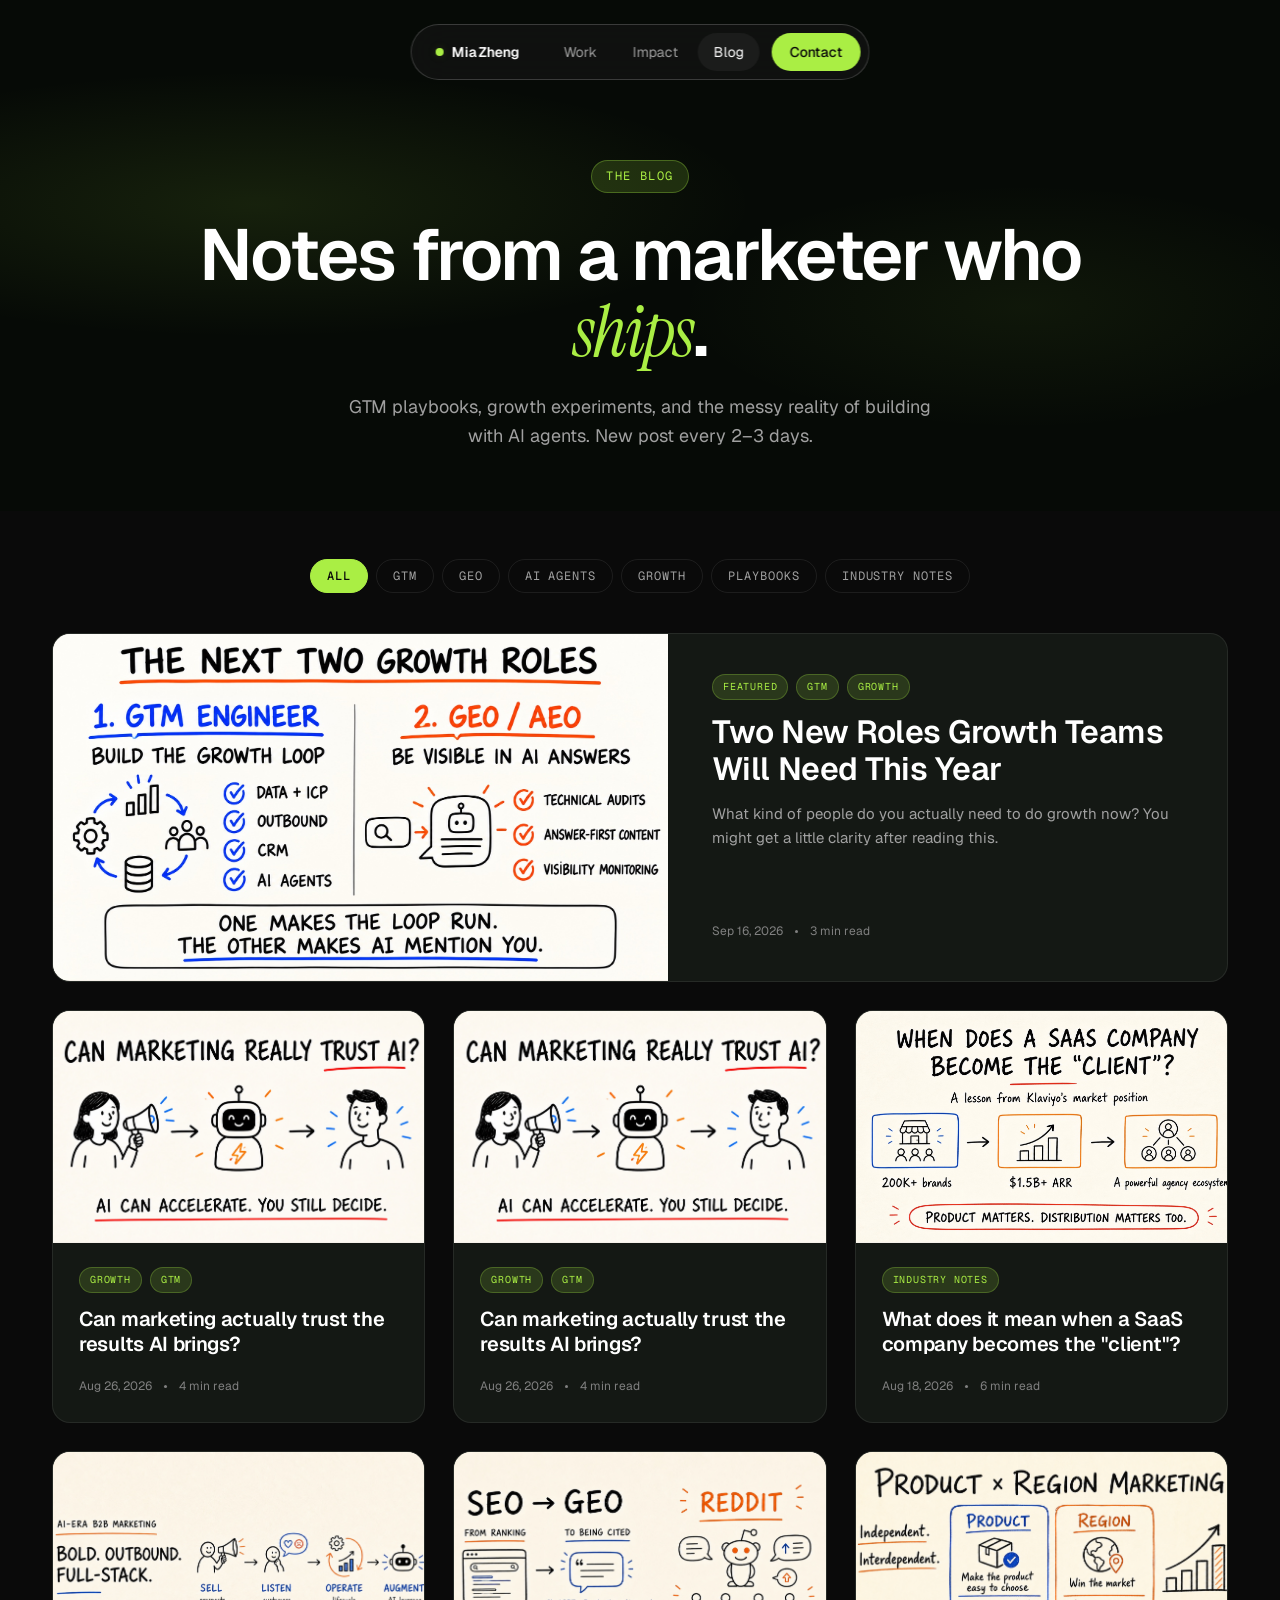
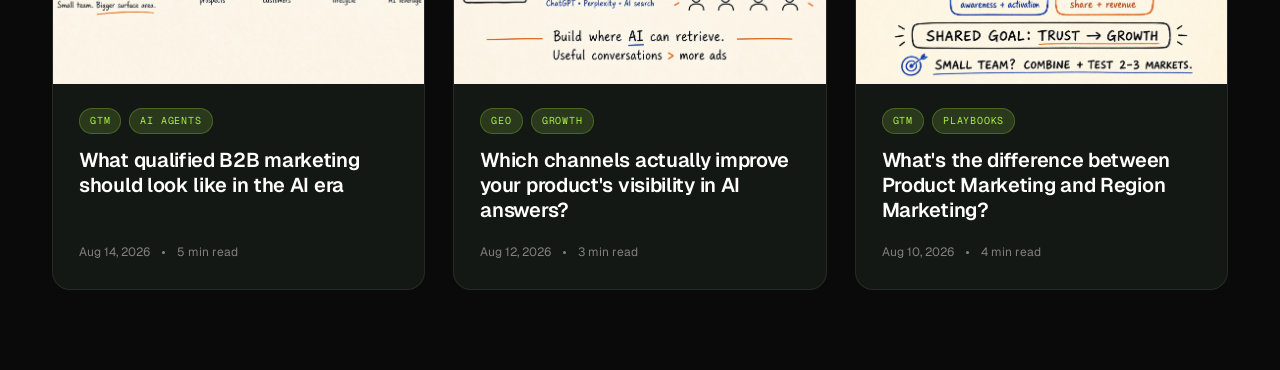
==== commit 6acbdcbc: "Restore blog/index.html and homepage from good state (0f0e944) The 6 mass republishes duplicated car" ====
--- a/blog/index.html
+++ b/blog/index.html
@@ -364,129 +364,16 @@
 
 <div class="posts-grid">
 
-  <!-- FEATURED (trust-ai) -->
-  <a href="trust-ai/" class="post-card featured" data-tags="Growth,GTM">
-    <div class="card-cover has-img"><img src="images/trust-ai-hero.jpg" alt="Can marketing actually trust the results AI brings?"></div>
+  <!-- FEATURED (marketingrole) -->
+  <a href="marketingrole/" class="post-card featured" data-tags="GTM,Growth,GEO">
+    <div class="card-cover has-img"><img src="images/marketingrole-hero.jpg" alt="Two New Roles Growth Teams Will Need This Year"></div>
     <div class="card-body">
       <div class="card-tag-row">
         <span class="card-tag">Featured</span>
-        <span class="card-tag">Growth</span>
-        <span class="card-tag">GTM</span>
-      </div>
-      <h2 class="card-title">Can marketing actually trust the results AI brings?</h2>
-      <p class="card-excerpt">AI helped me generate $1M in revenue! You're sick of hearing that. My take on what AI actually does: use it, don't depend on it.</p>
-      <div class="card-meta">
-        <span>Aug 26, 2026</span>
-        <span class="meta-dot"></span>
-        <span>4 min read</span>
-      </div>
-    </div>
-  </a>
-
-
-  <!-- FEATURED (product-vs-region) -->
-  <a href="product-vs-region/" class="post-card" data-tags="GTM,Playbooks">
-    <div class="card-cover has-img"></div>
-    <div class="card-body">
-      <div class="card-tag-row">
-        <span class="card-tag">GTM</span>
-        <span class="card-tag">Playbooks</span>
-      </div>
-      <h3 class="card-title">What's the difference between Product Marketing and Region Marketing?</h3>
-      <p class="card-excerpt">They take responsibility for different things, but they also depend on each other. How I think about the split — and when a small team should combine them.</p>
-      <div class="card-meta">
-        <span>Aug 10, 2026</span>
-        <span class="meta-dot"></span>
-        <span>4 min read</span>
-      </div>
-    </div>
-  </a>
-
-
-  <!-- FEATURED (marketingrole) -->
-  <a href="marketingrole/" class="post-card" data-tags="GTM,Growth,GEO">
-    <div class="card-cover has-img"><img src="images/marketingrole-hero.jpg" alt="Two New Roles Growth Teams Will Need This Year"></div>
-    <div class="card-body">
-      <div class="card-tag-row">
         <span class="card-tag">GTM</span>
         <span class="card-tag">Growth</span>
       </div>
-      <h3 class="card-title">Two New Roles Growth Teams Will Need This Year</h3>
-      <p class="card-excerpt">What kind of people do you actually need to do growth now? You might get a little clarity after reading this.</p>
-      <div class="card-meta">
-        <span>Sep 16, 2026</span>
-        <span class="meta-dot"></span>
-        <span>3 min read</span>
-      </div>
-    </div>
-  </a>
-
-
-  <!-- FEATURED (klaviyo-the-client) -->
-  <a href="klaviyo-the-client/" class="post-card" data-tags="Industry Notes">
-    <div class="card-cover has-img"></div>
-    <div class="card-body">
-      <div class="card-tag-row">
-        <span class="card-tag">Industry Notes</span>
-      </div>
-      <h3 class="card-title">What does it mean when a SaaS company becomes the "client"?</h3>
-      <p class="card-excerpt">Klaviyo is the one company in our industry that genuinely earns the title of 'the client.' A look at what its market position teaches the rest of us.</p>
-      <div class="card-meta">
-        <span>Aug 18, 2026</span>
-        <span class="meta-dot"></span>
-        <span>6 min read</span>
-      </div>
-    </div>
-  </a>
-
-
-  <!-- FEATURED (geo-vs-seo) -->
-  <a href="geo-vs-seo/" class="post-card" data-tags="GEO,Growth">
-    <div class="card-cover has-img"></div>
-    <div class="card-body">
-      <div class="card-tag-row">
-        <span class="card-tag">GEO</span>
-        <span class="card-tag">Growth</span>
-      </div>
-      <h3 class="card-title">Which channels actually improve your product's visibility in AI answers?</h3>
-      <p class="card-excerpt">GEO is the upgraded version of SEO. Our ICP has shifted from Google search to asking ChatGPT and Perplexity. Here's what I found about where to build.</p>
-      <div class="card-meta">
-        <span>Aug 12, 2026</span>
-        <span class="meta-dot"></span>
-        <span>1 min read</span>
-      </div>
-    </div>
-  </a>
-
-
-  <!-- FEATURED (ai-era-b2b-marketing) -->
-  <a href="ai-era-b2b-marketing/" class="post-card" data-tags="GTM,AI Agents">
-    <div class="card-cover has-img"></div>
-    <div class="card-body">
-      <div class="card-tag-row">
-        <span class="card-tag">GTM</span>
-        <span class="card-tag">AI Agents</span>
-      </div>
-      <h3 class="card-title">What qualified B2B marketing should look like in the AI era</h3>
-      <p class="card-excerpt">Bold, outbound, full-stack minded — the picture of a B2B marketer for the 1-person-plus-agent-team era. Four roles I play every week.</p>
-      <div class="card-meta">
-        <span>Aug 14, 2026</span>
-        <span class="meta-dot"></span>
-        <span>5 min read</span>
-      </div>
-    </div>
-  </a>
-
-
-  <!-- FEATURED (marketingrole) -->
-  <a href="marketingrole/" class="post-card" data-tags="GTM,Growth,GEO">
-    <div class="card-cover has-img"><img src="images/marketingrole-hero.jpg" alt="Two New Roles Growth Teams Will Need This Year"></div>
-    <div class="card-body">
-      <div class="card-tag-row">
-        <span class="card-tag">GTM</span>
-        <span class="card-tag">Growth</span>
-      </div>
-      <h3 class="card-title">Two New Roles Growth Teams Will Need This Year</h3>
+      <h2 class="card-title">Two New Roles Growth Teams Will Need This Year</h2>
       <p class="card-excerpt">What kind of people do you actually need to do growth now? You might get a little clarity after reading this.</p>
       <div class="card-meta">
         <span>Sep 16, 2026</span>
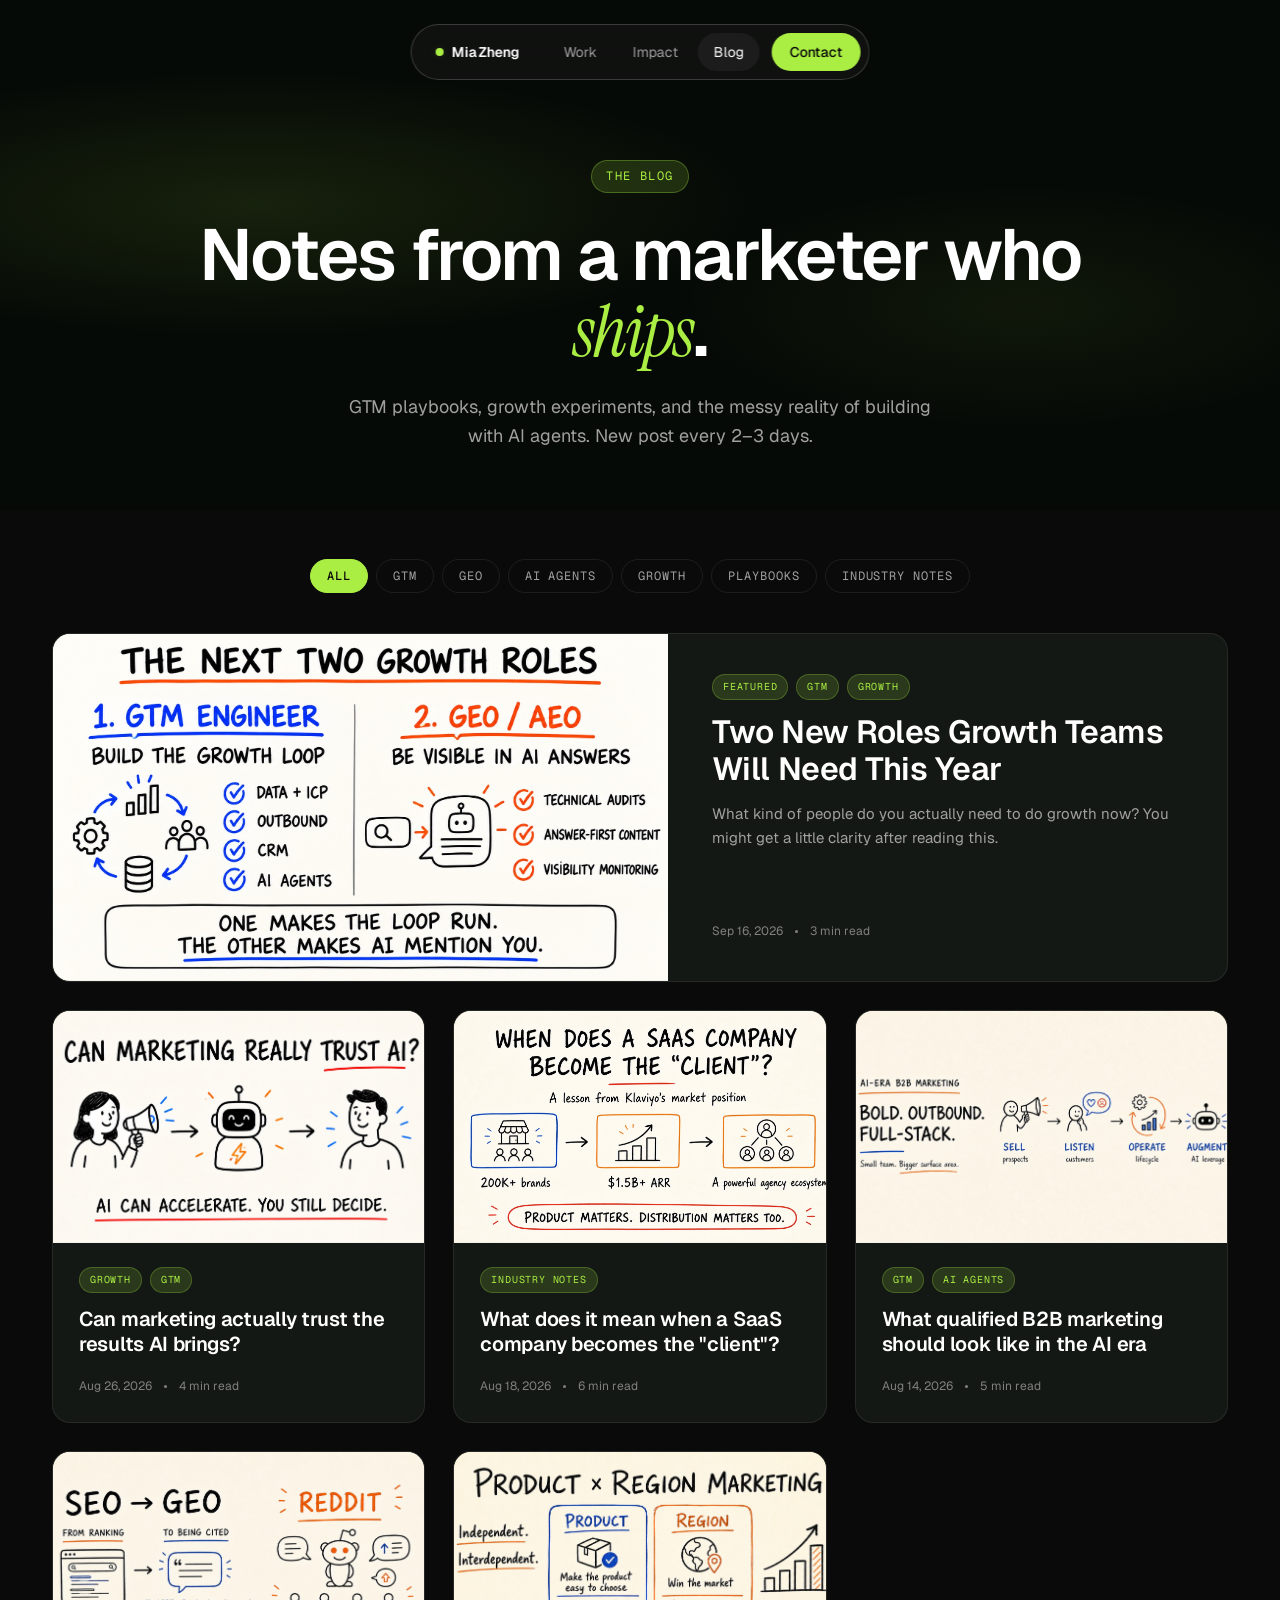
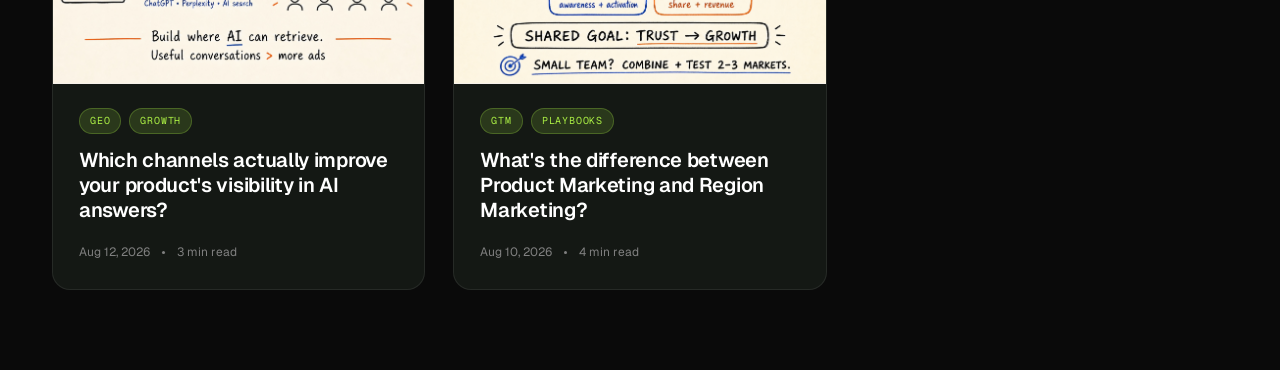
==== commit 6cb50df6: "Remove duplicate trust-ai card from blog list The card was inserted twice by a re-publish on 2026-09" ====
--- a/blog/index.html
+++ b/blog/index.html
@@ -403,23 +403,6 @@
   </a>
 
 
-  <!-- FEATURED (trust-ai) -->
-  <a href="trust-ai/" class="post-card" data-tags="Growth,GTM">
-    <div class="card-cover has-img"><img src="images/trust-ai-hero.jpg" alt="Can marketing actually trust the results AI brings?"></div>
-    <div class="card-body">
-      <div class="card-tag-row">
-        <span class="card-tag">Growth</span>
-        <span class="card-tag">GTM</span>
-      </div>
-      <h3 class="card-title">Can marketing actually trust the results AI brings?</h3>
-      <p class="card-excerpt">AI helped me generate $1M in revenue! You're sick of hearing that. My take on what AI actually does: use it, don't depend on it.</p>
-      <div class="card-meta">
-        <span>Aug 26, 2026</span>
-        <span class="meta-dot"></span>
-        <span>4 min read</span>
-      </div>
-    </div>
-  </a>
 
 
   <!-- FEATURED -->
